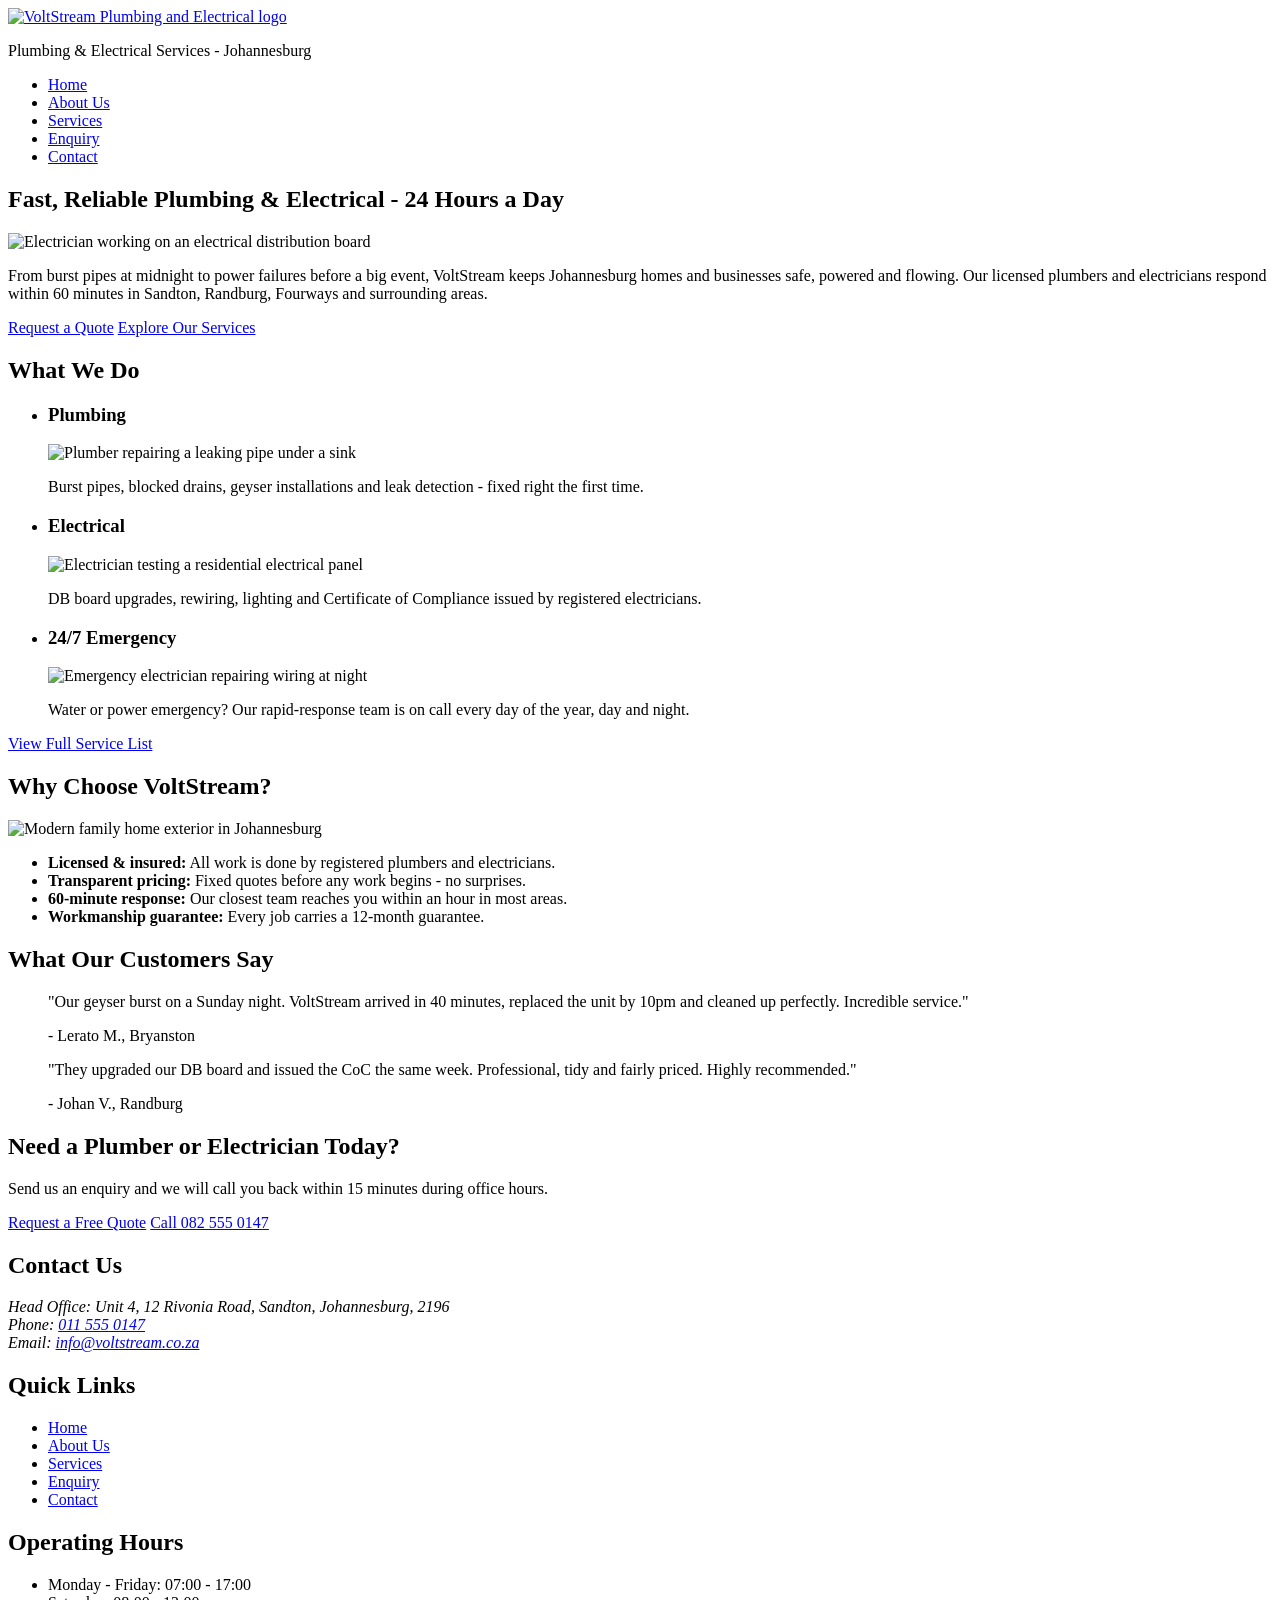
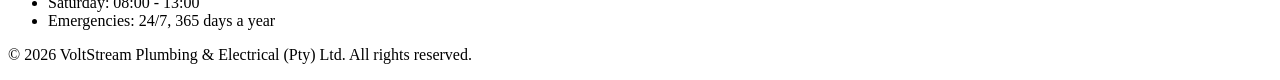
==== index.html @ 59e28704 "Add the 5 HTML pages with semantic structure, shared navigation and comments" ====
<!DOCTYPE html>
<!--
  ============================================================
  VoltStream Plumbing & Electrical - Home page (index.html)
  WEDE5020 Portfolio of Evidence - Part 1
  ------------------------------------------------------------
  Page purpose:
  Introduces the business with a hero section, highlights the
  three core service areas, explains why customers choose
  VoltStream, shows customer testimonials and ends with a
  strong call-to-action linking to the enquiry page.
  ============================================================
-->
<html lang="en">
  <head>
    <!-- Basic meta tags: character set and responsive viewport -->
    <meta charset="UTF-8">
    <meta name="viewport" content="width=device-width, initial-scale=1.0">
    <!-- SEO groundwork: description and keywords for search engines -->
    <meta name="description" content="VoltStream Plumbing &amp; Electrical offers 24/7 plumbing and electrical services in Johannesburg, including burst pipes, geysers, DB boards and solar backup installations.">
    <meta name="keywords" content="plumber Johannesburg, electrician Sandton, 24/7 emergency plumber, geyser repair, DB board upgrade, solar backup installation">
    <meta name="author" content="VoltStream Plumbing &amp; Electrical">
    <title>VoltStream Plumbing &amp; Electrical | 24/7 Plumbers &amp; Electricians in Johannesburg</title>
    <!-- Stylesheet is linked but intentionally empty until Part 2 -->
    <link rel="stylesheet" href="css/styles.css">
    <!-- Favicon using the original SVG logo -->
    <link rel="icon" type="image/svg+xml" href="images/logo.svg">
  </head>

  <body>
    <!-- ===================== HEADER / NAVIGATION ===================== -->
    <header>
      <!-- Company logo and tagline -->
      <a href="index.html" aria-label="VoltStream Plumbing and Electrical - home">
        <img src="images/logo.svg" alt="VoltStream Plumbing and Electrical logo" width="280" height="70">
      </a>
      <p>Plumbing &amp; Electrical Services - Johannesburg</p>

      <!-- Main navigation menu used on every page of the website -->
      <nav aria-label="Main navigation">
        <ul>
          <li><a href="index.html" aria-current="page">Home</a></li>
          <li><a href="about.html">About Us</a></li>
          <li><a href="services.html">Services</a></li>
          <li><a href="enquiry.html">Enquiry</a></li>
          <li><a href="contact.html">Contact</a></li>
        </ul>
      </nav>
    </header>

    <!-- ===================== MAIN CONTENT ===================== -->
    <main>
      <!-- Hero section: headline, supporting text and calls to action -->
      <section aria-labelledby="hero-heading">
        <h1 id="hero-heading">Fast, Reliable Plumbing &amp; Electrical - 24 Hours a Day</h1>
        <img src="images/hero-electric.jpg" alt="Electrician working on an electrical distribution board" width="1400" height="934">
        <p>
          From burst pipes at midnight to power failures before a big event, VoltStream
          keeps Johannesburg homes and businesses safe, powered and flowing. Our licensed
          plumbers and electricians respond within 60 minutes in Sandton, Randburg,
          Fourways and surrounding areas.
        </p>
        <!-- Primary call-to-action buttons -->
        <a href="enquiry.html">Request a Quote</a>
        <a href="services.html">Explore Our Services</a>
      </section>

      <!-- Core service areas: three summary cards -->
      <section aria-labelledby="services-heading">
        <h2 id="services-heading">What We Do</h2>
        <ul>
          <li>
            <h3>Plumbing</h3>
            <img src="images/plumber-sink.jpg" alt="Plumber repairing a leaking pipe under a sink" width="1400" height="934">
            <p>Burst pipes, blocked drains, geyser installations and leak detection - fixed right the first time.</p>
          </li>
          <li>
            <h3>Electrical</h3>
            <img src="images/electrician-panel.jpg" alt="Electrician testing a residential electrical panel" width="1400" height="934">
            <p>DB board upgrades, rewiring, lighting and Certificate of Compliance issued by registered electricians.</p>
          </li>
          <li>
            <h3>24/7 Emergency</h3>
            <img src="images/electrician-work.jpg" alt="Emergency electrician repairing wiring at night" width="1400" height="934">
            <p>Water or power emergency? Our rapid-response team is on call every day of the year, day and night.</p>
          </li>
        </ul>
        <a href="services.html">View Full Service List</a>
      </section>

      <!-- Why choose us: trust signals for potential customers -->
      <section aria-labelledby="why-us-heading">
        <h2 id="why-us-heading">Why Choose VoltStream?</h2>
        <img src="images/house-exterior.jpg" alt="Modern family home exterior in Johannesburg" width="1400" height="934">
        <ul>
          <li><strong>Licensed &amp; insured:</strong> All work is done by registered plumbers and electricians.</li>
          <li><strong>Transparent pricing:</strong> Fixed quotes before any work begins - no surprises.</li>
          <li><strong>60-minute response:</strong> Our closest team reaches you within an hour in most areas.</li>
          <li><strong>Workmanship guarantee:</strong> Every job carries a 12-month guarantee.</li>
        </ul>
      </section>

      <!-- Customer testimonials: social proof -->
      <section aria-labelledby="testimonials-heading">
        <h2 id="testimonials-heading">What Our Customers Say</h2>
        <blockquote>
          <p>"Our geyser burst on a Sunday night. VoltStream arrived in 40 minutes, replaced the unit by 10pm and cleaned up perfectly. Incredible service."</p>
          <footer>- Lerato M., Bryanston</footer>
        </blockquote>
        <blockquote>
          <p>"They upgraded our DB board and issued the CoC the same week. Professional, tidy and fairly priced. Highly recommended."</p>
          <footer>- Johan V., Randburg</footer>
        </blockquote>
      </section>

      <!-- Final call-to-action banner -->
      <section aria-labelledby="cta-heading">
        <h2 id="cta-heading">Need a Plumber or Electrician Today?</h2>
        <p>Send us an enquiry and we will call you back within 15 minutes during office hours.</p>
        <a href="enquiry.html">Request a Free Quote</a>
        <a href="tel:+27825550147">Call 082 555 0147</a>
      </section>
    </main>

    <!-- ===================== FOOTER ===================== -->
    <footer>
      <section aria-labelledby="footer-contact">
        <h2 id="footer-contact">Contact Us</h2>
        <address>
          Head Office: Unit 4, 12 Rivonia Road, Sandton, Johannesburg, 2196<br>
          Phone: <a href="tel:+27115550147">011 555 0147</a><br>
          Email: <a href="mailto:info@voltstream.co.za">info@voltstream.co.za</a>
        </address>
      </section>

      <!-- Quick links repeat the main navigation for convenience -->
      <nav aria-label="Footer navigation">
        <h2>Quick Links</h2>
        <ul>
          <li><a href="index.html">Home</a></li>
          <li><a href="about.html">About Us</a></li>
          <li><a href="services.html">Services</a></li>
          <li><a href="enquiry.html">Enquiry</a></li>
          <li><a href="contact.html">Contact</a></li>
        </ul>
      </nav>

      <section aria-labelledby="footer-hours">
        <h2 id="footer-hours">Operating Hours</h2>
        <ul>
          <li>Monday - Friday: 07:00 - 17:00</li>
          <li>Saturday: 08:00 - 13:00</li>
          <li>Emergencies: 24/7, 365 days a year</li>
        </ul>
      </section>

      <p>&copy; 2026 VoltStream Plumbing &amp; Electrical (Pty) Ltd. All rights reserved.</p>
    </footer>
  </body>
</html>
---- css/styles.css ----
/*
  ==========================================================
  VoltStream Plumbing & Electrical - main stylesheet
  WEDE5020 Portfolio of Evidence - Part 1
  ----------------------------------------------------------
  NOTE: This file is intentionally empty in Part 1.
  Part 2 (Designing the Visuals) will add the full CSS:
  layout, typography, colour scheme and responsive design.
  ==========================================================
*/
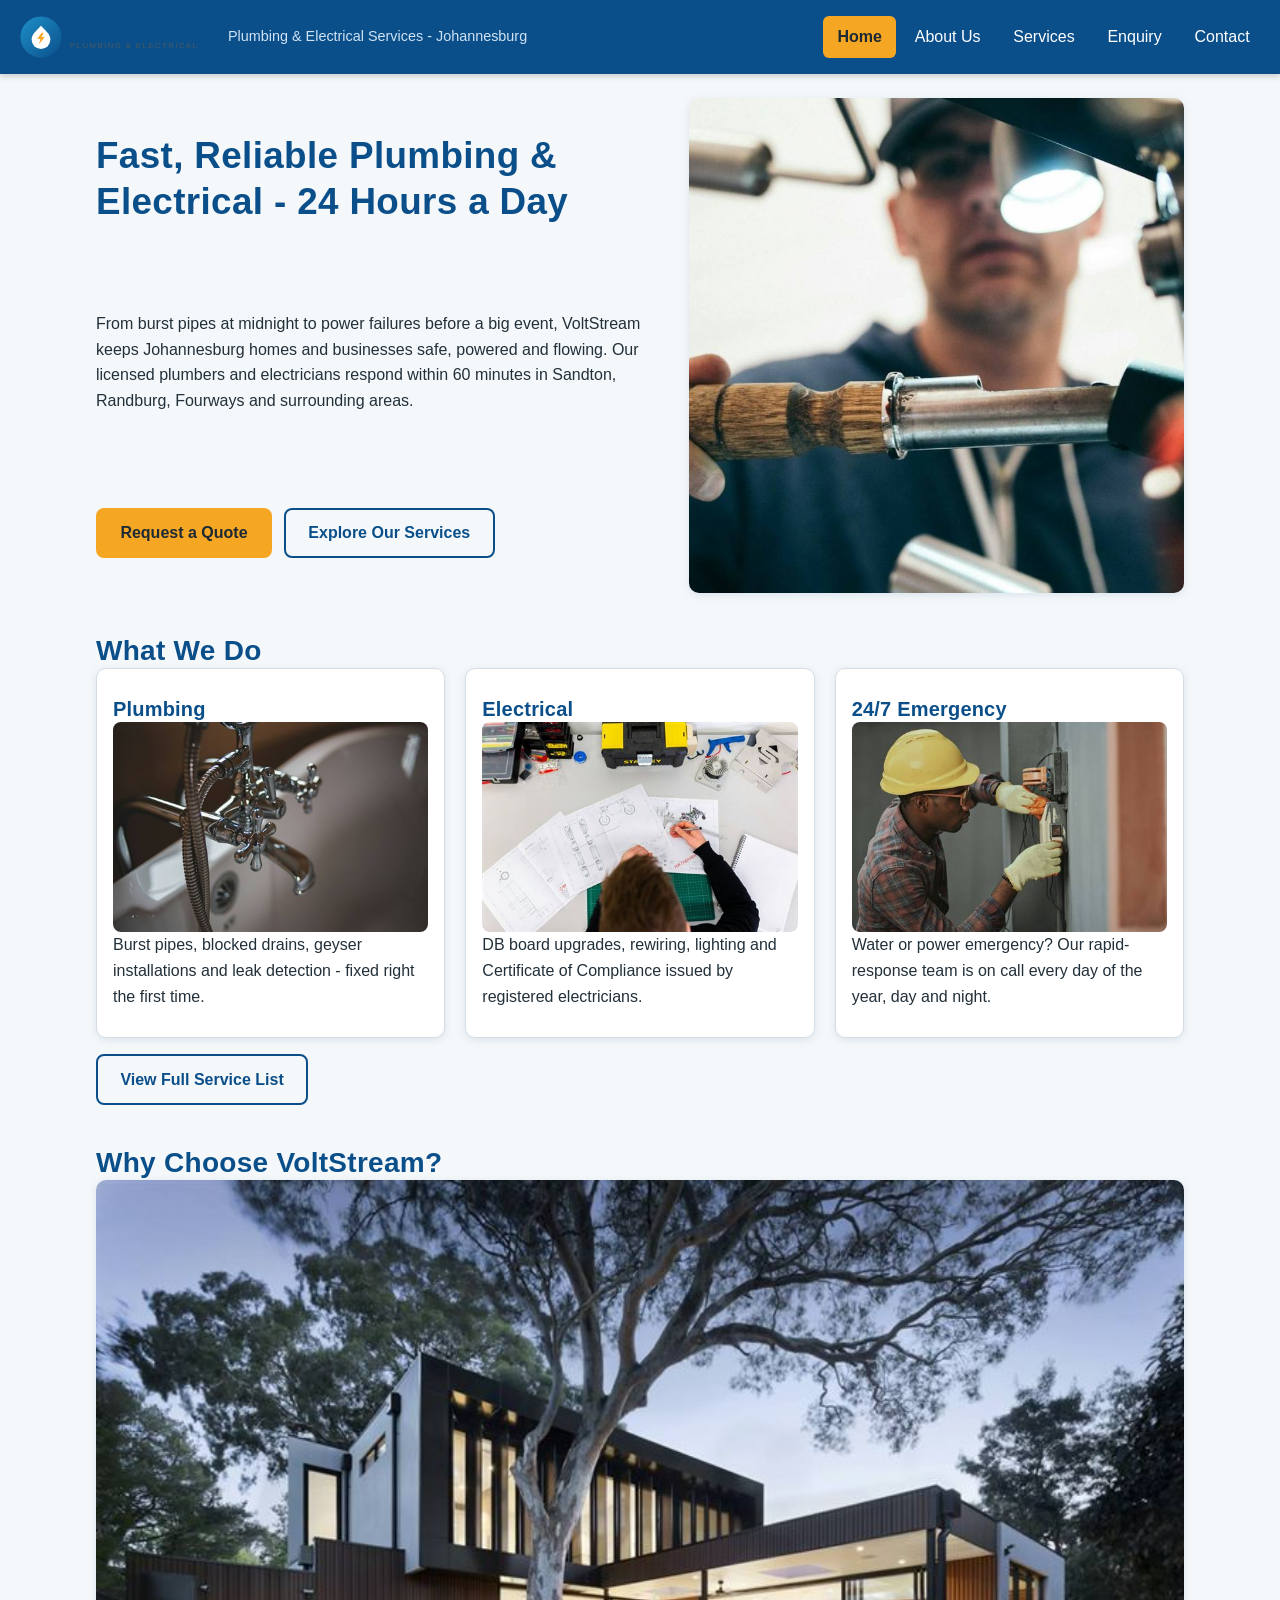
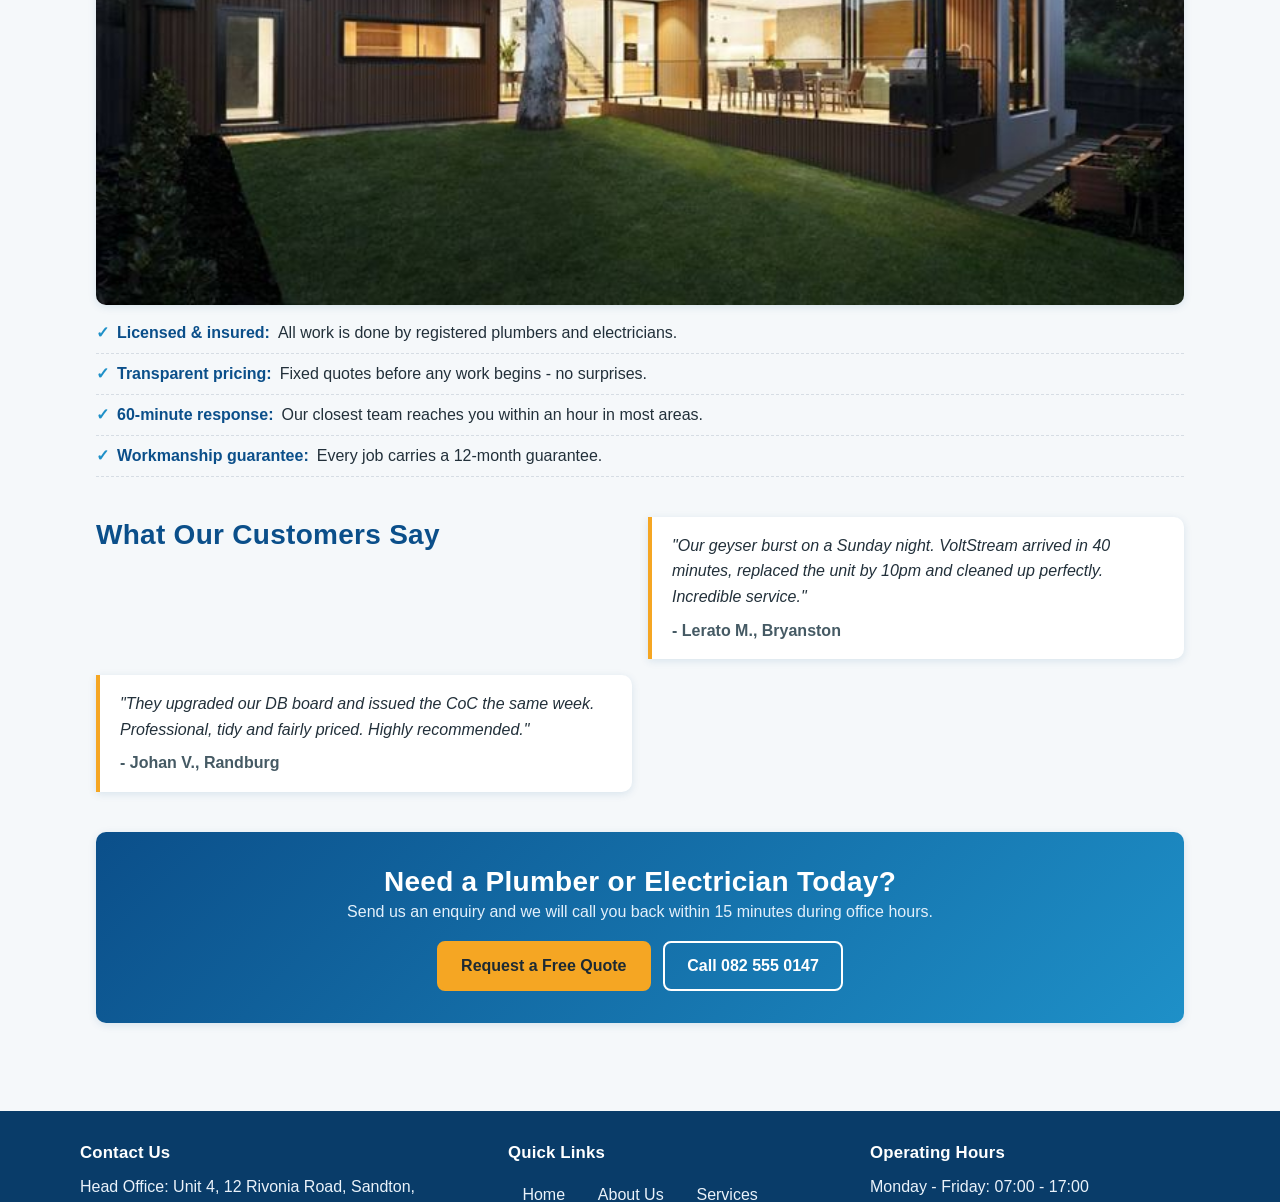
==== commit a37a71cf: "Update the five pages with class hooks, srcset and sizes attributes and a picture element for the he" ====
--- a/index.html
+++ b/index.html
@@ -21,7 +21,7 @@
     <meta name="keywords" content="plumber Johannesburg, electrician Sandton, 24/7 emergency plumber, geyser repair, DB board upgrade, solar backup installation">
     <meta name="author" content="VoltStream Plumbing &amp; Electrical">
     <title>VoltStream Plumbing &amp; Electrical | 24/7 Plumbers &amp; Electricians in Johannesburg</title>
-    <!-- Stylesheet is linked but intentionally empty until Part 2 -->
+    <!-- External stylesheet shared by all five pages -->
     <link rel="stylesheet" href="css/styles.css">
     <!-- Favicon using the original SVG logo -->
     <link rel="icon" type="image/svg+xml" href="images/logo.svg">
@@ -51,9 +51,16 @@
     <!-- ===================== MAIN CONTENT ===================== -->
     <main>
       <!-- Hero section: headline, supporting text and calls to action -->
-      <section aria-labelledby="hero-heading">
+      <section aria-labelledby="hero-heading" class="hero">
         <h1 id="hero-heading">Fast, Reliable Plumbing &amp; Electrical - 24 Hours a Day</h1>
-        <img src="images/hero-electric.jpg" alt="Electrician working on an electrical distribution board" width="1400" height="934">
+        <!-- Responsive image: square crop on phones, three resolutions elsewhere -->
+        <picture>
+          <source media="(max-width: 40em)" srcset="images/hero-electric-800.jpg">
+          <img src="images/hero-electric-480.jpg"
+               srcset="images/hero-electric-480.jpg 480w, images/hero-electric-768.jpg 768w, images/hero-electric.jpg 1400w"
+               sizes="(min-width: 64em) 45vw, 100vw"
+               alt="Electrician working on an electrical distribution board" width="480" height="320">
+        </picture>
         <p>
           From burst pipes at midnight to power failures before a big event, VoltStream
           keeps Johannesburg homes and businesses safe, powered and flowing. Our licensed
@@ -61,37 +68,51 @@
           Fourways and surrounding areas.
         </p>
         <!-- Primary call-to-action buttons -->
-        <a href="enquiry.html">Request a Quote</a>
-        <a href="services.html">Explore Our Services</a>
+        <div class="cta-row">
+          <a href="enquiry.html" class="btn">Request a Quote</a>
+          <a href="services.html" class="btn btn-secondary">Explore Our Services</a>
+        </div>
       </section>
 
       <!-- Core service areas: three summary cards -->
-      <section aria-labelledby="services-heading">
+      <section aria-labelledby="services-heading" class="cards">
         <h2 id="services-heading">What We Do</h2>
         <ul>
           <li>
             <h3>Plumbing</h3>
-            <img src="images/plumber-sink.jpg" alt="Plumber repairing a leaking pipe under a sink" width="1400" height="934">
+            <img src="images/plumber-sink-480.jpg"
+                 srcset="images/plumber-sink-480.jpg 480w, images/plumber-sink-768.jpg 768w, images/plumber-sink.jpg 1400w"
+                 sizes="(min-width: 64em) 30vw, (min-width: 40em) 45vw, 100vw"
+                 alt="Plumber repairing a leaking pipe under a sink" width="480" height="320">
             <p>Burst pipes, blocked drains, geyser installations and leak detection - fixed right the first time.</p>
           </li>
           <li>
             <h3>Electrical</h3>
-            <img src="images/electrician-panel.jpg" alt="Electrician testing a residential electrical panel" width="1400" height="934">
+            <img src="images/electrician-panel-480.jpg"
+                 srcset="images/electrician-panel-480.jpg 480w, images/electrician-panel-768.jpg 768w, images/electrician-panel.jpg 1400w"
+                 sizes="(min-width: 64em) 30vw, (min-width: 40em) 45vw, 100vw"
+                 alt="Electrician testing a residential electrical panel" width="480" height="320">
             <p>DB board upgrades, rewiring, lighting and Certificate of Compliance issued by registered electricians.</p>
           </li>
           <li>
             <h3>24/7 Emergency</h3>
-            <img src="images/electrician-work.jpg" alt="Emergency electrician repairing wiring at night" width="1400" height="934">
+            <img src="images/electrician-work-480.jpg"
+                 srcset="images/electrician-work-480.jpg 480w, images/electrician-work-768.jpg 768w, images/electrician-work.jpg 1400w"
+                 sizes="(min-width: 64em) 30vw, (min-width: 40em) 45vw, 100vw"
+                 alt="Emergency electrician repairing wiring at night" width="480" height="320">
             <p>Water or power emergency? Our rapid-response team is on call every day of the year, day and night.</p>
           </li>
         </ul>
-        <a href="services.html">View Full Service List</a>
+        <a href="services.html" class="btn btn-secondary">View Full Service List</a>
       </section>
 
       <!-- Why choose us: trust signals for potential customers -->
-      <section aria-labelledby="why-us-heading">
+      <section aria-labelledby="why-us-heading" class="split">
         <h2 id="why-us-heading">Why Choose VoltStream?</h2>
-        <img src="images/house-exterior.jpg" alt="Modern family home exterior in Johannesburg" width="1400" height="934">
+        <img src="images/house-exterior-480.jpg"
+             srcset="images/house-exterior-480.jpg 480w, images/house-exterior-768.jpg 768w, images/house-exterior.jpg 1400w"
+             sizes="(min-width: 40em) 45vw, 100vw"
+             alt="Modern family home exterior in Johannesburg" width="480" height="320">
         <ul>
           <li><strong>Licensed &amp; insured:</strong> All work is done by registered plumbers and electricians.</li>
           <li><strong>Transparent pricing:</strong> Fixed quotes before any work begins - no surprises.</li>
@@ -101,7 +122,7 @@
       </section>
 
       <!-- Customer testimonials: social proof -->
-      <section aria-labelledby="testimonials-heading">
+      <section aria-labelledby="testimonials-heading" class="testimonials">
         <h2 id="testimonials-heading">What Our Customers Say</h2>
         <blockquote>
           <p>"Our geyser burst on a Sunday night. VoltStream arrived in 40 minutes, replaced the unit by 10pm and cleaned up perfectly. Incredible service."</p>
@@ -114,11 +135,13 @@
       </section>
 
       <!-- Final call-to-action banner -->
-      <section aria-labelledby="cta-heading">
+      <section aria-labelledby="cta-heading" class="cta">
         <h2 id="cta-heading">Need a Plumber or Electrician Today?</h2>
         <p>Send us an enquiry and we will call you back within 15 minutes during office hours.</p>
-        <a href="enquiry.html">Request a Free Quote</a>
-        <a href="tel:+27825550147">Call 082 555 0147</a>
+        <div class="cta-row">
+          <a href="enquiry.html" class="btn">Request a Free Quote</a>
+          <a href="tel:+27825550147" class="btn btn-secondary">Call 082 555 0147</a>
+        </div>
       </section>
     </main>
 
--- a/css/styles.css
+++ b/css/styles.css
@@ -1,10 +1,786 @@
-/*
-  ==========================================================
-  VoltStream Plumbing & Electrical - main stylesheet
-  WEDE5020 Portfolio of Evidence - Part 1
-  ----------------------------------------------------------
-  NOTE: This file is intentionally empty in Part 1.
-  Part 2 (Designing the Visuals) will add the full CSS:
-  layout, typography, colour scheme and responsive design.
-  ==========================================================
-*/
+/* ============================================================
+   VoltStream Plumbing and Electrical - main stylesheet
+   WEDE5020 PoE - Part 2 (CSS styling and responsive design)
+
+   Contents:
+   1.  CSS reset
+   2.  Design variables
+   3.  Base and typography
+   4.  Header and navigation
+   5.  Page intro
+   6.  Hero section (home)
+   7.  Buttons
+   8.  Service cards (home)
+   9.  Split sections (image next to text)
+   10. Testimonials
+   11. Call-to-action banner
+   12. Team section (about)
+   13. Area chips (services)
+   14. Tables (services pricing)
+   15. Branches and maps (contact)
+   16. Contact details (contact)
+   17. Forms (enquiry and contact)
+   18. Footer
+
+   The layout is mobile-first: a single column by default,
+   two columns from 40em (tablet) and wider columns from
+   64em (desktop). Colours come from the company logo.
+   ============================================================ */
+
+/* ---------- 1. CSS reset: same starting point in every browser ---------- */
+
+*, *::before, *::after {
+  box-sizing: border-box;
+  margin: 0;
+  padding: 0;
+}
+
+html {
+  -webkit-text-size-adjust: 100%;
+  scroll-behavior: smooth;
+}
+
+img, svg, video, iframe {
+  display: block;
+  max-width: 100%;
+}
+
+ul, ol {
+  list-style: none;
+}
+
+a {
+  text-decoration: none;
+  color: inherit;
+}
+
+button, input, select, textarea {
+  font: inherit;
+  color: inherit;
+}
+
+/* ---------- 2. Design variables: the brand colours from the logo ---------- */
+
+:root {
+  --blue: #0b4f8a;          /* deep trust blue from the logo wordmark */
+  --blue-dark: #093c69;     /* darker blue for the footer */
+  --sky: #1e90c8;           /* electric blue from the logo badge */
+  --amber: #f5a623;         /* accent orange from the logo bolt */
+  --amber-dark: #d78a00;    /* hover state for amber buttons */
+  --ink: #22303a;           /* main text colour */
+  --slate: #455a64;         /* secondary text from the logo tagline */
+  --line: #d6dde4;          /* borders and dividers */
+  --paper: #f5f8fa;         /* page background */
+  --white: #ffffff;
+  --shadow: 0 2px 8px rgba(11, 79, 138, 0.12);
+  --shadow-hover: 0 8px 20px rgba(11, 79, 138, 0.2);
+  --radius: 10px;
+}
+
+/* ---------- 3. Base and typography: set once, inherited everywhere ---------- */
+
+body {
+  font-family: "Segoe UI", Roboto, "Helvetica Neue", Arial, sans-serif;
+  font-size: 1rem;                 /* relative to the browser default */
+  line-height: 1.6;
+  color: var(--ink);
+  background: var(--paper);
+}
+
+h1, h2, h3 {
+  color: var(--blue);
+  line-height: 1.25;
+  font-weight: 700;
+  letter-spacing: 0.01em;          /* a touch of air between letters */
+}
+
+h1 { font-size: clamp(1.6rem, 4vw, 2.3rem); }
+h2 { font-size: clamp(1.3rem, 3vw, 1.75rem); }
+h3 { font-size: clamp(1.05rem, 2.5vw, 1.25rem); }
+
+p {
+  margin-bottom: 0.75rem;
+}
+
+a {
+  color: var(--blue);
+}
+
+a:hover {
+  color: var(--sky);
+  text-decoration: underline;
+}
+
+strong {
+  color: var(--blue);
+}
+
+main {
+  max-width: 70rem;
+  margin-inline: auto;
+  padding: 1.5rem 1rem 3rem;
+}
+
+main > section {
+  margin-bottom: 2.5rem;
+}
+
+/* Keyboard users get a clear amber ring on every focusable element */
+:focus-visible {
+  outline: 3px solid var(--amber);
+  outline-offset: 2px;
+}
+
+/* Respect users who prefer less movement */
+@media (prefers-reduced-motion: reduce) {
+  *, *::before, *::after {
+    transition: none !important;
+    animation: none !important;
+  }
+}
+
+/* ---------- 4. Header and navigation ---------- */
+
+header {
+  position: sticky;
+  top: 0;
+  z-index: 20;
+  background: var(--blue);
+  color: var(--white);
+  padding: 0.75rem 1rem;
+  display: flex;
+  flex-wrap: wrap;
+  align-items: center;
+  gap: 0.25rem 0.75rem;
+  box-shadow: 0 2px 6px rgba(0, 0, 0, 0.2);
+}
+
+header a[aria-label] {
+  line-height: 0;                /* removes the gap under the logo */
+}
+
+header a[aria-label] img {
+  width: 12.5rem;                /* logo scales down from its 280px size */
+  height: auto;
+}
+
+header p {
+  margin: 0;
+  font-size: 0.9rem;
+  color: #cfe3f5;
+}
+
+header nav {
+  flex-basis: 100%;              /* drops onto its own row on small phones */
+}
+
+nav ul {
+  display: flex;
+  flex-wrap: wrap;
+  gap: 0.25rem;
+}
+
+nav a {
+  display: block;
+  padding: 0.5rem 0.9rem;
+  border-radius: 6px;
+  color: var(--white);
+  font-weight: 500;
+}
+
+nav a:hover {
+  background: rgba(255, 255, 255, 0.14);
+  color: var(--white);
+  text-decoration: none;
+}
+
+nav a:active {
+  background: rgba(255, 255, 255, 0.25);
+}
+
+/* the page you are on is highlighted with the brand orange */
+nav a[aria-current="page"] {
+  background: var(--amber);
+  color: #1d2a33;
+  font-weight: 700;
+}
+
+/* ---------- 5. Page intro: the heading strip on every inner page ---------- */
+
+main > section:first-child:not(.hero) {
+  border-bottom: 2px solid var(--line);
+  padding-bottom: 1rem;
+  margin-bottom: 2.5rem;
+}
+
+main > section:first-child:not(.hero) h1 {
+  margin-bottom: 0.5rem;
+}
+
+main > section:first-child:not(.hero) p:last-child {
+  margin-bottom: 0;
+}
+
+/* ---------- 6. Hero section on the home page ---------- */
+
+.hero img,
+.hero picture img {
+  border-radius: var(--radius);
+  box-shadow: var(--shadow);
+  width: 100%;
+  height: auto;
+}
+
+/* ---------- 7. Buttons: plain links styled as buttons ---------- */
+
+.btn {
+  display: inline-block;
+  background: var(--amber);
+  border: 2px solid var(--amber);
+  color: #1d2a33;
+  font-weight: 700;
+  padding: 0.65rem 1.4rem;
+  border-radius: 8px;
+  transition: background 0.15s ease, border-color 0.15s ease,
+              color 0.15s ease, transform 0.1s ease;
+}
+
+.btn:hover {
+  background: var(--amber-dark);
+  border-color: var(--amber-dark);
+  color: var(--white);
+  text-decoration: none;
+}
+
+.btn:active {
+  transform: translateY(1px);
+}
+
+.btn-secondary {
+  background: transparent;
+  border-color: var(--blue);
+  color: var(--blue);
+}
+
+.btn-secondary:hover {
+  background: var(--blue);
+  color: var(--white);
+}
+
+.cta-row {
+  display: flex;
+  flex-wrap: wrap;
+  gap: 0.75rem;
+  margin-top: 1rem;
+}
+
+/* ---------- 8. Service cards on the home page ---------- */
+
+.cards ul {
+  display: grid;
+  gap: 1.25rem;
+}
+
+.cards li {
+  background: var(--white);
+  border: 1px solid var(--line);
+  border-radius: var(--radius);
+  padding: 1rem;
+  box-shadow: var(--shadow);
+  transition: box-shadow 0.15s ease, transform 0.15s ease;
+}
+
+.cards li:hover {
+  box-shadow: var(--shadow-hover);
+  transform: translateY(-3px);
+}
+
+.cards img {
+  border-radius: 8px;
+  width: 100%;
+  height: auto;
+}
+
+.cards h3 {
+  margin-top: 0.75rem;
+}
+
+.cards .btn {
+  margin-top: 1rem;
+}
+
+/* ---------- 9. Split sections: image on one side, text on the other ---------- */
+
+.split ul {
+  margin-top: 0.5rem;
+}
+
+.split li {
+  display: flex;
+  gap: 0.5rem;
+  padding: 0.45rem 0;
+  border-bottom: 1px dashed var(--line);
+}
+
+/* a small blue tick in front of every list item - one rule, every list */
+.split li::before {
+  content: "\2713";
+  color: var(--sky);
+  font-weight: 700;
+}
+
+.split img {
+  border-radius: var(--radius);
+  box-shadow: var(--shadow);
+  width: 100%;
+  height: auto;
+}
+
+/* ---------- 10. Testimonials ---------- */
+
+.testimonials {
+  display: grid;
+  gap: 1rem;
+}
+
+.testimonials blockquote {
+  background: var(--white);
+  border-left: 4px solid var(--amber);
+  border-radius: 0 var(--radius) var(--radius) 0;
+  padding: 1rem 1.25rem;
+  box-shadow: var(--shadow);
+}
+
+.testimonials blockquote p {
+  font-style: italic;
+  margin-bottom: 0.5rem;
+}
+
+.testimonials blockquote footer {
+  font-style: normal;
+  font-weight: 600;
+  color: var(--slate);
+}
+
+/* ---------- 11. Call-to-action banner ---------- */
+
+.cta {
+  background: linear-gradient(135deg, var(--blue), var(--sky));
+  color: var(--white);
+  border-radius: var(--radius);
+  padding: 2rem 1.5rem;
+  text-align: center;
+  box-shadow: var(--shadow);
+}
+
+.cta h2 {
+  color: var(--white);
+}
+
+.cta p {
+  color: #e3f0fb;
+  margin-bottom: 0;
+}
+
+.cta .cta-row {
+  justify-content: center;
+}
+
+.cta .btn-secondary {
+  border-color: var(--white);
+  color: var(--white);
+}
+
+.cta .btn-secondary:hover {
+  background: var(--white);
+  color: var(--blue);
+}
+
+/* ---------- 12. Team section on the about page ---------- */
+
+.team ul {
+  display: grid;
+  gap: 1.25rem;
+}
+
+.team li {
+  background: var(--white);
+  border: 1px solid var(--line);
+  border-radius: var(--radius);
+  padding: 1.25rem;
+  text-align: center;
+  box-shadow: var(--shadow);
+}
+
+.team img {
+  border-radius: 50%;
+  width: 7rem;
+  height: auto;
+  margin-inline: auto;
+}
+
+.team h3 {
+  margin-top: 0.75rem;
+}
+
+/* the job title directly under the name */
+.team h3 + p {
+  color: var(--sky);
+  font-weight: 600;
+  margin-bottom: 0.25rem;
+}
+
+/* ---------- 13. Area chips on the services page ---------- */
+
+.chips ul {
+  display: flex;
+  flex-wrap: wrap;
+  gap: 0.6rem;
+  margin-top: 0.75rem;
+}
+
+.chips li {
+  background: var(--white);
+  border: 1px solid var(--line);
+  padding: 0.35rem 1rem;
+  border-radius: 999px;
+  box-shadow: var(--shadow);
+  transition: border-color 0.15s ease;
+}
+
+.chips li:hover {
+  border-color: var(--sky);
+}
+
+/* ---------- 14. Tables: the maintenance plan pricing table ---------- */
+
+.table-scroll {
+  overflow-x: auto;              /* the table can slide sideways on phones */
+  margin-top: 1rem;
+}
+
+table {
+  border-collapse: collapse;
+  width: 100%;
+  min-width: 30rem;
+  background: var(--white);
+  box-shadow: var(--shadow);
+}
+
+caption {
+  caption-side: top;
+  text-align: left;
+  font-weight: 600;
+  color: var(--slate);
+  padding-bottom: 0.5rem;
+}
+
+th, td {
+  text-align: left;
+  padding: 0.65rem 0.9rem;
+  border-bottom: 1px solid var(--line);
+}
+
+thead th {
+  background: var(--blue);
+  color: var(--white);
+}
+
+tbody tr:nth-child(even) {
+  background: #f2f6fa;
+}
+
+tbody tr:hover {
+  background: #e6f0f9;
+}
+
+/* ---------- 15. Branches and embedded maps on the contact page ---------- */
+
+.branch {
+  display: grid;
+  gap: 1rem;
+  padding-bottom: 1.5rem;
+}
+
+.branch address {
+  font-style: normal;
+  background: var(--white);
+  border: 1px solid var(--line);
+  border-radius: var(--radius);
+  padding: 1rem;
+  box-shadow: var(--shadow);
+  align-self: start;
+}
+
+.branch iframe {
+  width: 100%;
+  height: 18rem;
+  border: 0;
+  border-radius: var(--radius);
+  box-shadow: var(--shadow);
+}
+
+/* ---------- 16. Contact details cards ---------- */
+
+.contact-details {
+  display: grid;
+  gap: 1.25rem;
+}
+
+.contact-details address,
+.contact-details ul {
+  background: var(--white);
+  border: 1px solid var(--line);
+  border-radius: var(--radius);
+  padding: 1rem 1.25rem;
+  box-shadow: var(--shadow);
+}
+
+.contact-details address {
+  font-style: normal;
+}
+
+.contact-details li {
+  padding: 0.25rem 0;
+}
+
+/* ---------- 17. Forms on the enquiry and contact pages ---------- */
+
+main form {
+  background: var(--white);
+  border: 1px solid var(--line);
+  border-radius: var(--radius);
+  padding: 1.25rem;
+  box-shadow: var(--shadow);
+  max-width: 42rem;
+  margin-top: 1rem;
+}
+
+fieldset {
+  border: 1px solid var(--line);
+  border-radius: 8px;
+  padding: 1rem 1rem 0.5rem;
+  margin-bottom: 1rem;
+}
+
+legend {
+  font-weight: 700;
+  color: var(--blue);
+  padding-inline: 0.4rem;
+}
+
+label {
+  display: block;
+  font-weight: 600;
+  margin-top: 0.75rem;
+}
+
+input, select, textarea {
+  width: 100%;
+  padding: 0.55rem 0.7rem;
+  margin-top: 0.25rem;
+  border: 1.5px solid var(--line);
+  border-radius: 6px;
+  background: var(--white);
+}
+
+input:hover, select:hover, textarea:hover {
+  border-color: var(--sky);
+}
+
+input:focus, select:focus, textarea:focus {
+  outline: none;
+  border-color: var(--sky);
+  box-shadow: 0 0 0 3px rgba(30, 144, 200, 0.2);
+}
+
+/* the consent checkbox sits next to its label instead of above it */
+.consent {
+  display: flex;
+  align-items: center;
+  gap: 0.5rem;
+  font-weight: 400;
+}
+
+.consent input {
+  width: auto;
+  margin: 0;
+}
+
+form button {
+  background: var(--amber);
+  border: 2px solid var(--amber);
+  color: #1d2a33;
+  font-weight: 700;
+  padding: 0.6rem 1.4rem;
+  border-radius: 8px;
+  margin-top: 1rem;
+  cursor: pointer;
+  transition: background 0.15s ease, color 0.15s ease, transform 0.1s ease;
+}
+
+form button:hover {
+  background: var(--amber-dark);
+  color: var(--white);
+}
+
+form button:active {
+  transform: translateY(1px);
+}
+
+form button[type="reset"] {
+  background: transparent;
+  border-color: var(--blue);
+  color: var(--blue);
+}
+
+form button[type="reset"]:hover {
+  background: var(--blue);
+  color: var(--white);
+}
+
+/* ---------- 18. Footer ---------- */
+
+body > footer {
+  background: var(--blue-dark);
+  color: #eaf2fa;
+  padding: 2rem max(1rem, calc(50% - 35rem)) 0.75rem;
+}
+
+body > footer h2 {
+  color: var(--white);
+  font-size: 1.05rem;
+  margin-bottom: 0.5rem;
+}
+
+body > footer section,
+body > footer nav {
+  margin-bottom: 1.5rem;
+}
+
+body > footer address {
+  font-style: normal;
+  line-height: 1.9;
+}
+
+body > footer a {
+  color: #eaf2fa;
+}
+
+body > footer a:hover {
+  color: var(--amber);
+}
+
+body > footer li {
+  padding: 0.15rem 0;
+}
+
+body > footer > p {
+  text-align: center;
+  font-size: 0.85rem;
+  border-top: 1px solid rgba(255, 255, 255, 0.25);
+  padding-top: 0.9rem;
+  margin: 0;
+}
+
+/* ============================================================
+   Responsive layout
+   Mobile-first: the styles above are the phone layout.
+   The queries below widen the layout on bigger screens.
+
+   - 40em (640px)  = tablet
+   - 64em (1024px) = desktop
+   ============================================================ */
+
+/* ---------- Tablet (40em and up) ---------- */
+
+@media (min-width: 40em) {
+
+  /* the tagline pushes the nav to the right of the header */
+  header {
+    flex-wrap: nowrap;
+  }
+
+  header p {
+    flex: 1;
+  }
+
+  header nav {
+    flex-basis: auto;
+    margin-left: auto;
+  }
+
+  /* hero becomes two columns: text left, photo right */
+  .hero {
+    display: grid;
+    grid-template-columns: 1.1fr 1fr;
+    grid-template-areas:
+      "heading image"
+      "text    image"
+      "actions image";
+    column-gap: 2rem;
+    row-gap: 1rem;
+    align-items: center;
+  }
+
+  .hero h1  { grid-area: heading; }
+  .hero picture { grid-area: image; }
+  .hero p   { grid-area: text; margin-bottom: 0; }
+  .hero .cta-row { grid-area: actions; margin-top: 0.5rem; }
+
+  /* two cards side by side, two testimonials side by side */
+  .cards ul {
+    grid-template-columns: repeat(2, 1fr);
+  }
+
+  .testimonials {
+    grid-template-columns: 1fr 1fr;
+  }
+
+  /* image next to text */
+  .split {
+    grid-template-columns: 1fr 1fr;
+    align-items: center;
+    gap: 2rem;
+  }
+
+  /* three team members in one row */
+  .team ul {
+    grid-template-columns: repeat(3, 1fr);
+  }
+
+  /* contact details in two cards, maps next to their addresses */
+  .contact-details {
+    grid-template-columns: 1fr 1fr;
+  }
+
+  .branch {
+    grid-template-columns: 16rem 1fr;
+    align-items: start;
+  }
+
+  /* the footer spreads into three columns */
+  body > footer {
+    display: grid;
+    grid-template-columns: 1.2fr 1fr 1fr;
+    column-gap: 2rem;
+  }
+
+  body > footer > p {
+    grid-column: 1 / -1;
+  }
+}
+
+/* ---------- Desktop (64em and up) ---------- */
+
+@media (min-width: 64em) {
+
+  /* three service cards in one row */
+  .cards ul {
+    grid-template-columns: repeat(3, 1fr);
+  }
+
+  .hero {
+    column-gap: 3rem;
+  }
+}
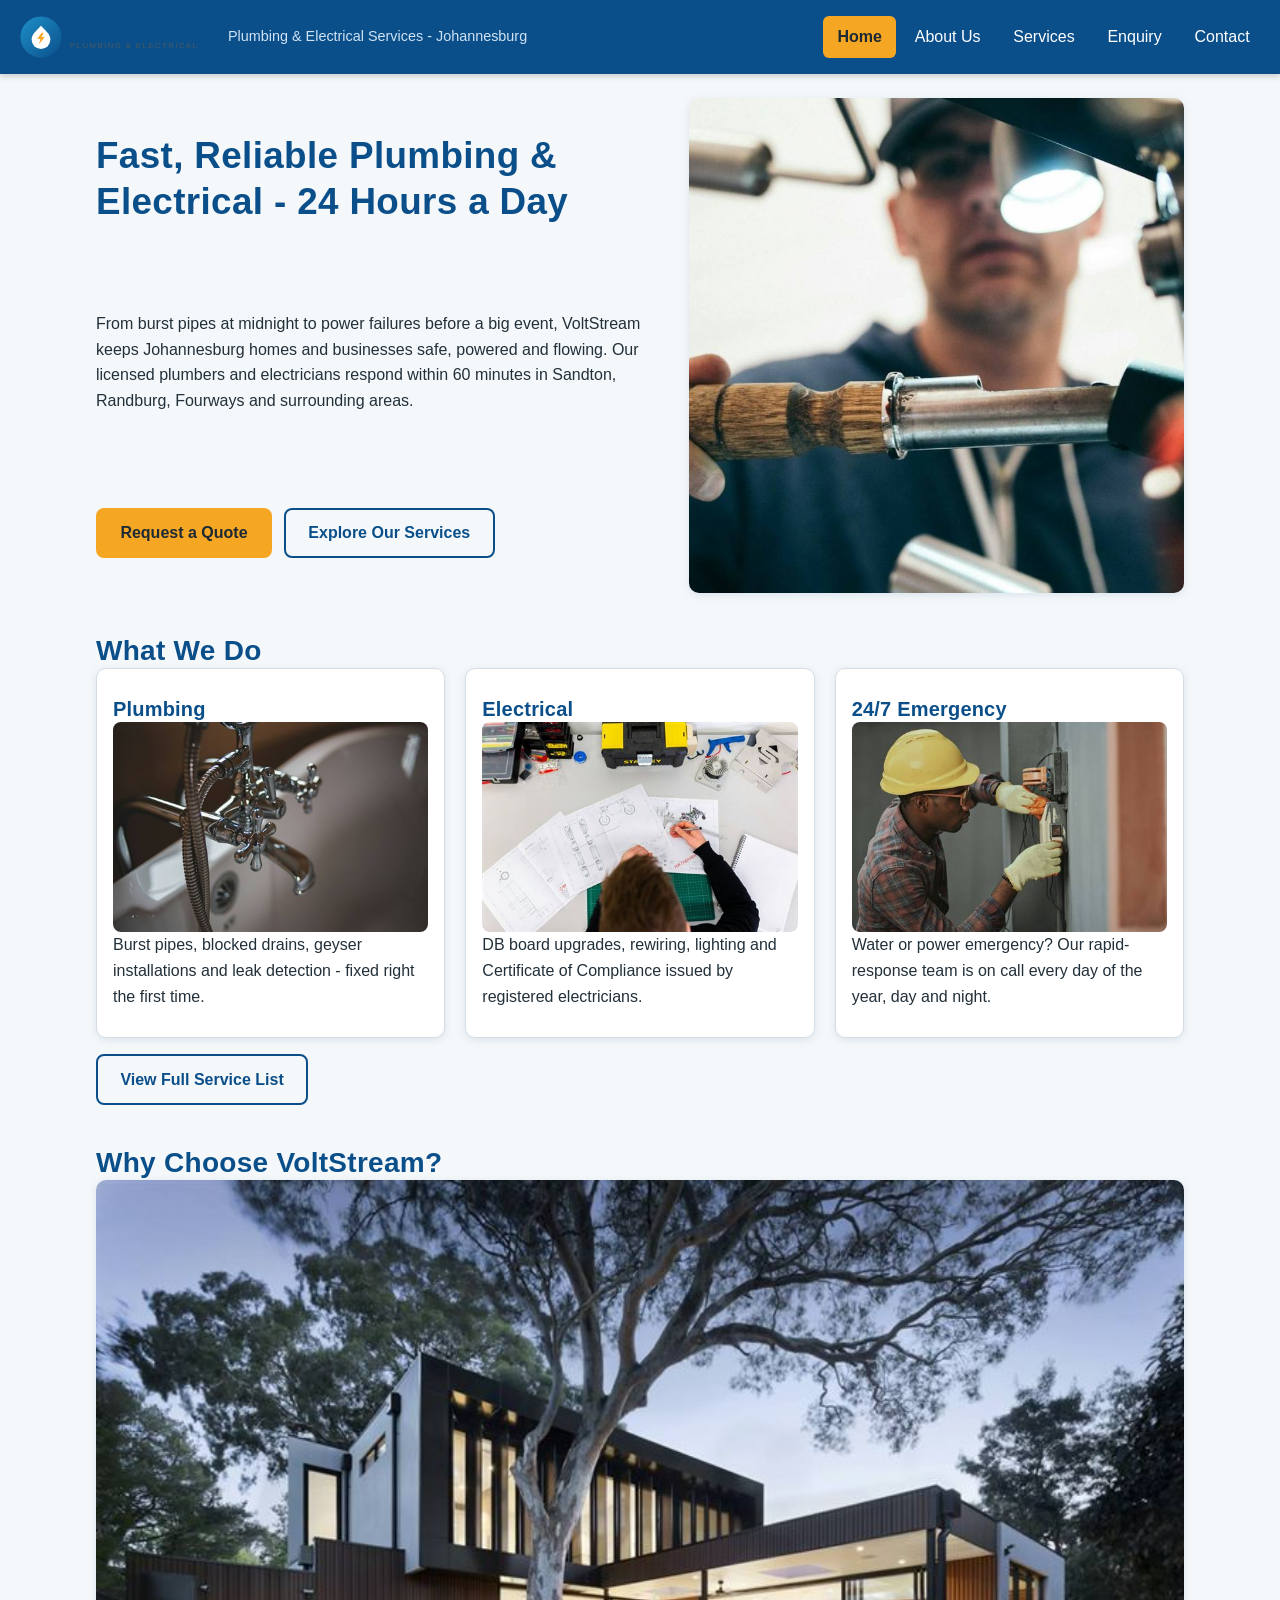
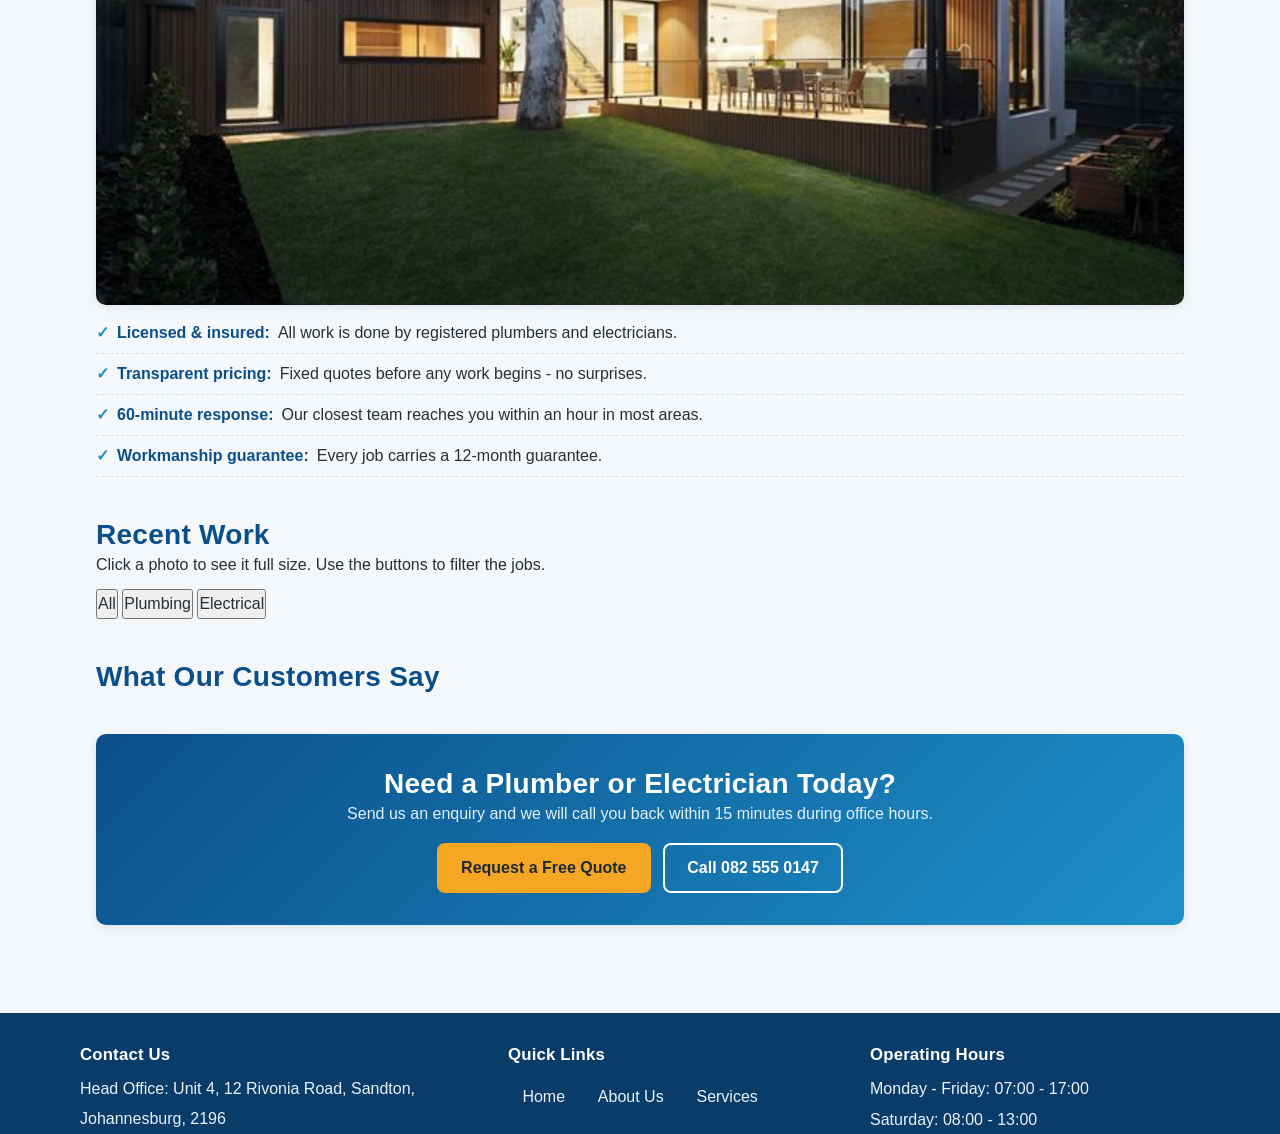
==== commit 646e2ea4: "Rework the five pages for Part 3: SEO meta tags, JSON-LD, gallery section, tabs, FAQ, Leaflet maps a" ====
--- a/index.html
+++ b/index.html
@@ -2,41 +2,72 @@
 <!--
   ============================================================
   VoltStream Plumbing & Electrical - Home page (index.html)
-  WEDE5020 Portfolio of Evidence - Part 1
+  WEDE5020 Portfolio of Evidence - Parts 1 to 3
   ------------------------------------------------------------
   Page purpose:
   Introduces the business with a hero section, highlights the
   three core service areas, explains why customers choose
-  VoltStream, shows customer testimonials and ends with a
-  strong call-to-action linking to the enquiry page.
+  VoltStream, shows customer testimonials, a filterable
+  recent-work gallery with a lightbox, and ends with a strong
+  call-to-action linking to the enquiry page.
   ============================================================
 -->
 <html lang="en">
   <head>
-    <!-- Basic meta tags: character set and responsive viewport -->
     <meta charset="UTF-8">
     <meta name="viewport" content="width=device-width, initial-scale=1.0">
-    <!-- SEO groundwork: description and keywords for search engines -->
+    <!-- SEO: description and keywords for search engines -->
     <meta name="description" content="VoltStream Plumbing &amp; Electrical offers 24/7 plumbing and electrical services in Johannesburg, including burst pipes, geysers, DB boards and solar backup installations.">
     <meta name="keywords" content="plumber Johannesburg, electrician Sandton, 24/7 emergency plumber, geyser repair, DB board upgrade, solar backup installation">
     <meta name="author" content="VoltStream Plumbing &amp; Electrical">
+    <meta name="theme-color" content="#0b4f8a">
     <title>VoltStream Plumbing &amp; Electrical | 24/7 Plumbers &amp; Electricians in Johannesburg</title>
+    <!-- SEO: canonical URL and social sharing cards -->
+    <link rel="canonical" href="https://basimakhtar.github.io/WEDE5020-PoE/index.html">
+    <meta property="og:type" content="website">
+    <meta property="og:title" content="VoltStream Plumbing &amp; Electrical | 24/7 Plumbers &amp; Electricians">
+    <meta property="og:description" content="24/7 plumbing and electrical services in Johannesburg. 60-minute response, fixed quotes and a 12-month guarantee.">
+    <meta property="og:image" content="https://basimakhtar.github.io/WEDE5020-PoE/images/hero-electric-768.jpg">
+    <meta property="og:url" content="https://basimakhtar.github.io/WEDE5020-PoE/index.html">
+    <meta name="twitter:card" content="summary_large_image">
+    <!-- SEO: structured data so search engines understand the business -->
+    <script type="application/ld+json">
+    {
+      "@context": "https://schema.org",
+      "@type": "LocalBusiness",
+      "name": "VoltStream Plumbing and Electrical",
+      "description": "24/7 plumbing and electrical services in Johannesburg.",
+      "telephone": "+27115550147",
+      "email": "info@voltstream.co.za",
+      "address": {
+        "@type": "PostalAddress",
+        "streetAddress": "Unit 4, 12 Rivonia Road",
+        "addressLocality": "Sandton, Johannesburg",
+        "addressRegion": "Gauteng",
+        "postalCode": "2196",
+        "addressCountry": "ZA"
+      },
+      "openingHours": "Mo-Fr 07:00-17:00, Sa 08:00-13:00",
+      "priceRange": "R650 - R65000"
+    }
+    </script>
     <!-- External stylesheet shared by all five pages -->
     <link rel="stylesheet" href="css/styles.css">
     <!-- Favicon using the original SVG logo -->
     <link rel="icon" type="image/svg+xml" href="images/logo.svg">
+    <!-- Data and behaviour load last and never block rendering -->
+    <script defer src="js/data.js"></script>
+    <script defer src="js/main.js"></script>
   </head>
 
   <body>
     <!-- ===================== HEADER / NAVIGATION ===================== -->
     <header>
-      <!-- Company logo and tagline -->
       <a href="index.html" aria-label="VoltStream Plumbing and Electrical - home">
         <img src="images/logo.svg" alt="VoltStream Plumbing and Electrical logo" width="280" height="70">
       </a>
       <p>Plumbing &amp; Electrical Services - Johannesburg</p>
 
-      <!-- Main navigation menu used on every page of the website -->
       <nav aria-label="Main navigation">
         <ul>
           <li><a href="index.html" aria-current="page">Home</a></li>
@@ -48,12 +79,10 @@
       </nav>
     </header>
 
-    <!-- ===================== MAIN CONTENT ===================== -->
     <main>
-      <!-- Hero section: headline, supporting text and calls to action -->
+      <!-- Hero: headline, supporting text and calls to action -->
       <section aria-labelledby="hero-heading" class="hero">
         <h1 id="hero-heading">Fast, Reliable Plumbing &amp; Electrical - 24 Hours a Day</h1>
-        <!-- Responsive image: square crop on phones, three resolutions elsewhere -->
         <picture>
           <source media="(max-width: 40em)" srcset="images/hero-electric-800.jpg">
           <img src="images/hero-electric-480.jpg"
@@ -67,7 +96,6 @@
           plumbers and electricians respond within 60 minutes in Sandton, Randburg,
           Fourways and surrounding areas.
         </p>
-        <!-- Primary call-to-action buttons -->
         <div class="cta-row">
           <a href="enquiry.html" class="btn">Request a Quote</a>
           <a href="services.html" class="btn btn-secondary">Explore Our Services</a>
@@ -83,7 +111,7 @@
             <img src="images/plumber-sink-480.jpg"
                  srcset="images/plumber-sink-480.jpg 480w, images/plumber-sink-768.jpg 768w, images/plumber-sink.jpg 1400w"
                  sizes="(min-width: 64em) 30vw, (min-width: 40em) 45vw, 100vw"
-                 alt="Plumber repairing a leaking pipe under a sink" width="480" height="320">
+                 alt="Plumber repairing a leaking pipe under a sink" width="480" height="320" loading="lazy">
             <p>Burst pipes, blocked drains, geyser installations and leak detection - fixed right the first time.</p>
           </li>
           <li>
@@ -91,7 +119,7 @@
             <img src="images/electrician-panel-480.jpg"
                  srcset="images/electrician-panel-480.jpg 480w, images/electrician-panel-768.jpg 768w, images/electrician-panel.jpg 1400w"
                  sizes="(min-width: 64em) 30vw, (min-width: 40em) 45vw, 100vw"
-                 alt="Electrician testing a residential electrical panel" width="480" height="320">
+                 alt="Electrician testing a residential electrical panel" width="480" height="320" loading="lazy">
             <p>DB board upgrades, rewiring, lighting and Certificate of Compliance issued by registered electricians.</p>
           </li>
           <li>
@@ -99,7 +127,7 @@
             <img src="images/electrician-work-480.jpg"
                  srcset="images/electrician-work-480.jpg 480w, images/electrician-work-768.jpg 768w, images/electrician-work.jpg 1400w"
                  sizes="(min-width: 64em) 30vw, (min-width: 40em) 45vw, 100vw"
-                 alt="Emergency electrician repairing wiring at night" width="480" height="320">
+                 alt="Emergency electrician repairing wiring at night" width="480" height="320" loading="lazy">
             <p>Water or power emergency? Our rapid-response team is on call every day of the year, day and night.</p>
           </li>
         </ul>
@@ -112,7 +140,7 @@
         <img src="images/house-exterior-480.jpg"
              srcset="images/house-exterior-480.jpg 480w, images/house-exterior-768.jpg 768w, images/house-exterior.jpg 1400w"
              sizes="(min-width: 40em) 45vw, 100vw"
-             alt="Modern family home exterior in Johannesburg" width="480" height="320">
+             alt="Modern family home exterior in Johannesburg" width="480" height="320" loading="lazy">
         <ul>
           <li><strong>Licensed &amp; insured:</strong> All work is done by registered plumbers and electricians.</li>
           <li><strong>Transparent pricing:</strong> Fixed quotes before any work begins - no surprises.</li>
@@ -121,17 +149,33 @@
         </ul>
       </section>
 
-      <!-- Customer testimonials: social proof -->
+      <!-- Recent work gallery: rendered by js/data.js, filtered by buttons -->
+      <section aria-labelledby="gallery-heading" class="gallery">
+        <h2 id="gallery-heading">Recent Work</h2>
+        <p>Click a photo to see it full size. Use the buttons to filter the jobs.</p>
+        <div class="filter-bar" role="group" aria-label="Filter the recent work gallery">
+          <button type="button" data-filter="all" class="active">All</button>
+          <button type="button" data-filter="plumbing">Plumbing</button>
+          <button type="button" data-filter="electrical">Electrical</button>
+        </div>
+        <ul id="gallery-grid" aria-live="polite"></ul>
+      </section>
+
+      <!-- Lightbox overlay for the gallery -->
+      <div id="lightbox" class="lightbox" hidden>
+        <figure>
+          <img src="" alt="">
+          <figcaption></figcaption>
+        </figure>
+        <button type="button" id="lightbox-prev" aria-label="Previous photo">&#10094;</button>
+        <button type="button" id="lightbox-next" aria-label="Next photo">&#10095;</button>
+        <button type="button" id="lightbox-close" aria-label="Close the enlarged photo">&times;</button>
+      </div>
+
+      <!-- Customer testimonials: rendered by js/data.js -->
       <section aria-labelledby="testimonials-heading" class="testimonials">
         <h2 id="testimonials-heading">What Our Customers Say</h2>
-        <blockquote>
-          <p>"Our geyser burst on a Sunday night. VoltStream arrived in 40 minutes, replaced the unit by 10pm and cleaned up perfectly. Incredible service."</p>
-          <footer>- Lerato M., Bryanston</footer>
-        </blockquote>
-        <blockquote>
-          <p>"They upgraded our DB board and issued the CoC the same week. Professional, tidy and fairly priced. Highly recommended."</p>
-          <footer>- Johan V., Randburg</footer>
-        </blockquote>
+        <div id="testimonial-list"></div>
       </section>
 
       <!-- Final call-to-action banner -->
@@ -156,7 +200,6 @@
         </address>
       </section>
 
-      <!-- Quick links repeat the main navigation for convenience -->
       <nav aria-label="Footer navigation">
         <h2>Quick Links</h2>
         <ul>
@@ -175,6 +218,11 @@
           <li>Saturday: 08:00 - 13:00</li>
           <li>Emergencies: 24/7, 365 days a year</li>
         </ul>
+        <!-- social links support the off-page SEO plan in the README -->
+        <ul class="social-links">
+          <li><a href="https://facebook.com" target="_blank" rel="noopener noreferrer">Facebook</a></li>
+          <li><a href="https://instagram.com" target="_blank" rel="noopener noreferrer">Instagram</a></li>
+        </ul>
       </section>
 
       <p>&copy; 2026 VoltStream Plumbing &amp; Electrical (Pty) Ltd. All rights reserved.</p>
